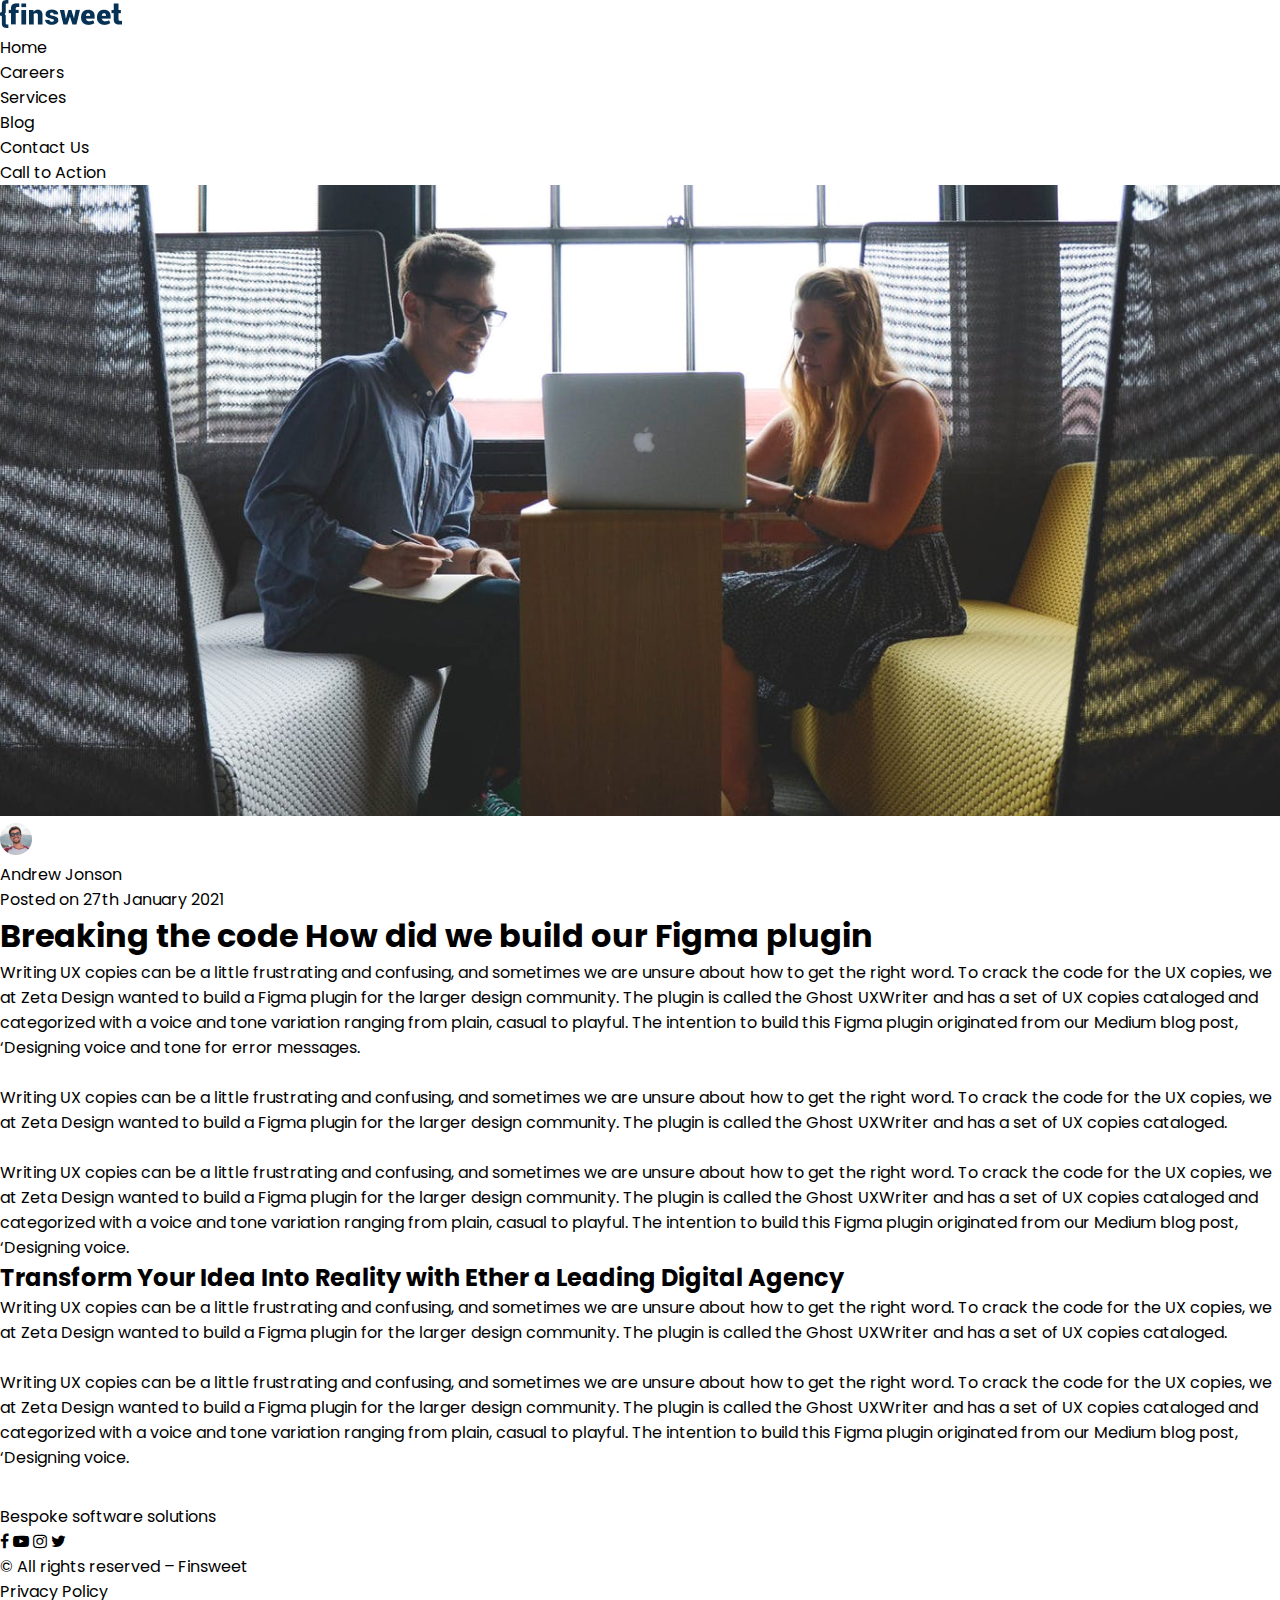
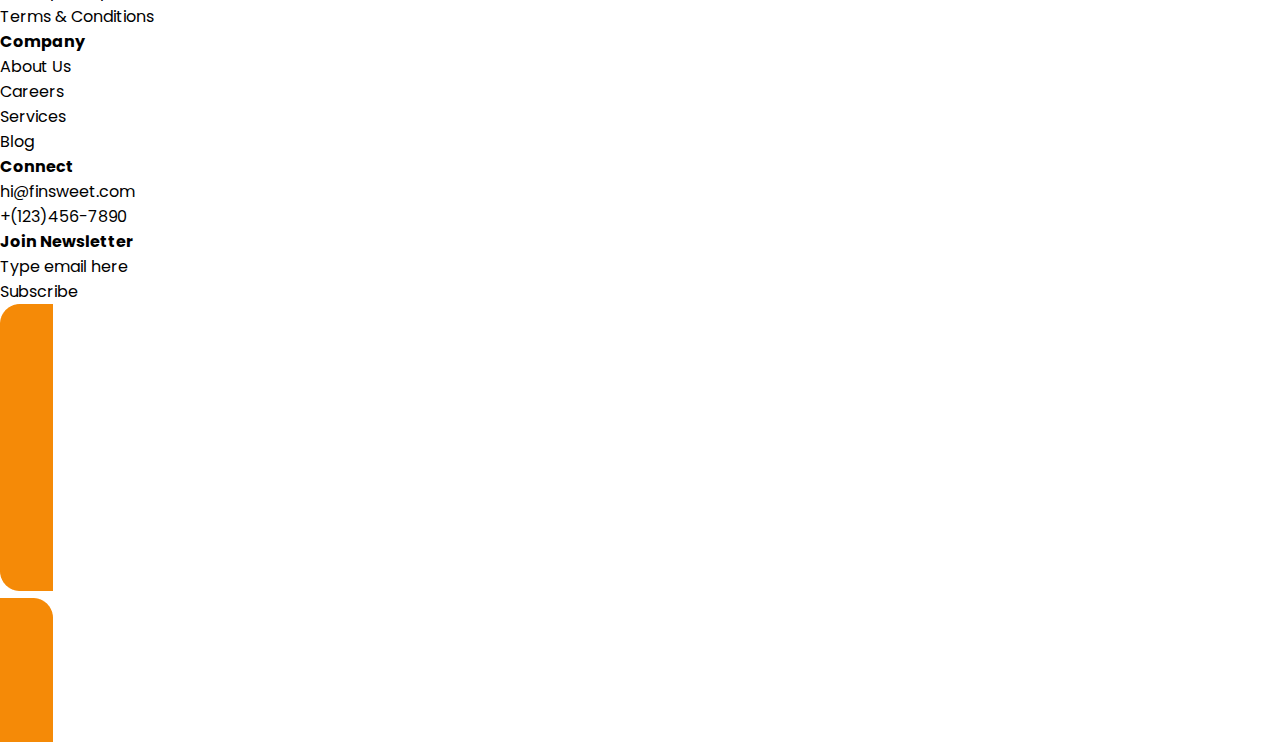
==== bloginner.html @ 611fc2cd "Add files via upload" ====
<!DOCTYPE html>
<html lang="en">

<head>
    <meta charset="UTF-8">
    <meta http-equiv="X-UA-Compatible" content="IE=edge">
    <meta name="viewport" content="width=device-width, initial-scale=1.0">
    <link rel="stylesheet" href="https://cdnjs.cloudflare.com/ajax/libs/font-awesome/4.7.0/css/font-awesome.min.css"
        integrity="sha512-SfTiTlX6kk+qitfevl/7LibUOeJWlt9rbyDn92a1DqWOw9vWG2MFoays0sgObmWazO5BQPiFucnnEAjpAB+/Sw=="
        crossorigin="anonymous" referrerpolicy="no-referrer" />
    <link rel="stylesheet" href="global.css">
    <link rel="stylesheet" href="style.css">
    <title>7pages</title>
</head>

<body>
    <header>
        <div class="container">
            <div class="header">
                <div class="header-logo">
                    <img src="Logo.jpg" alt="Logo">
                </div>
                <nav class="header-nav">
                    <ul class="header_navbar">
                        <li>
                            <a href="">Home</a>
                        </li>
                        <li>
                            <a href="">Careers</a>
                        </li>
                        <li>
                            <a href="">Services</a>
                        </li>
                        <li>
                            <a href="">Blog</a>
                        </li>
                        <li>
                            <a href="">Contact Us</a>
                        </li>
                    </ul>
                    <div class="nav-button">
                        <a href="">Call to Action</a>
                    </div>
                </nav>
                <div class="bigpic">
                    <img src="Image.jpg" alt="Image">
                </div>
            </div>
        </div>
    </header>
    <main>
        <div class="main">
            <div class="credit">
                <img src="32.jpg">
                <p>Andrew Jonson</p>
            </div>
            <div class="date">Posted on 27th January 2021</div>
            <div class="titlemn">
                <h1>Breaking the code How did we build our Figma plugin</h1>
            </div>
            <div class="maintxt">
                <p>Writing UX copies can be a little frustrating and confusing, and sometimes we are unsure about how to
                    get the right word. To crack the code for the UX copies, we at Zeta Design wanted to build a Figma
                    plugin for the larger design community. The plugin is called the Ghost UXWriter and has a set of UX
                    copies cataloged and categorized with a voice and tone variation ranging from plain, casual to
                    playful. The intention to build this Figma plugin originated from our Medium blog post, ‘Designing
                    voice and tone for error messages.
                    <br>
                    <br>
                    Writing UX copies can be a little frustrating and confusing, and sometimes we are unsure about how
                    to get the right word. To crack the code for the UX copies, we at Zeta Design wanted to build a
                    Figma plugin for the larger design community. The plugin is called the Ghost UXWriter and has a set
                    of UX copies cataloged.
                    <br>
                    <br>
                    Writing UX copies can be a little frustrating and confusing, and sometimes we are unsure about how
                    to get the right word. To crack the code for the UX copies, we at Zeta Design wanted to build a
                    Figma plugin for the larger design community. The plugin is called the Ghost UXWriter and has a set
                    of UX copies cataloged and categorized with a voice and tone variation ranging from plain, casual to
                    playful. The intention to build this Figma plugin originated from our Medium blog post, ‘Designing
                    voice.
                </p>
            </div>
            <div class="second-title">
                <h2>Transform Your Idea Into Reality with Ether a Leading Digital Agency</h2>
            </div>
            <div class="secondtxt">
                <p>Writing UX copies can be a little frustrating and confusing, and sometimes we are unsure about how to
                    get the right word. To crack the code for the UX copies, we at Zeta Design wanted to build a Figma
                    plugin for the larger design community. The plugin is called the Ghost UXWriter and has a set of UX
                    copies cataloged.
                    <br>
                    <br>
                    Writing UX copies can be a little frustrating and confusing, and sometimes we are unsure about how
                    to get the right word. To crack the code for the UX copies, we at Zeta Design wanted to build a
                    Figma plugin for the larger design community. The plugin is called the Ghost UXWriter and has a set
                    of UX copies cataloged and categorized with a voice and tone variation ranging from plain, casual to
                    playful. The intention to build this Figma plugin originated from our Medium blog post, ‘Designing
                    voice.
                </p>
            </div>
        </div>
    </main>
    <footer id="footer">
        <div class="ftcontainer">
            <div class="logo"><img src="logowhite.png"></div>
            <div class="bespoke">Bespoke software solutions</div>
            <div class="icons">
                <i class="fa fa-facebook" aria-hidden="true"></i>
                <i class="fa fa-youtube-play" aria-hidden="true"></i>
                <i class="fa fa-instagram" aria-hidden="true"></i>
                <i class="fa fa-twitter" aria-hidden="true"></i>
            </div>
            <div class="copyright">© All rights reserved – Finsweet</div>
            <div class="priv">Privacy Policy</div>
            <div class="terms">Terms & Conditions</div>
            <div class="row">
                <div class="footer-col">
                    <h4>Company</h4>
                    <ul>
                        <li><a href="">About Us</a></li>
                        <li><a href="">Careers</a></li>
                        <li><a href="">Services</a></li>
                        <li><a href="">Blog</a></li>
                    </ul>
                </div>
                <div class="footer-col">
                    <h4>Connect</h4>
                    <ul>
                        <li><a href="">hi@finsweet.com</a></li>
                        <li><a href="">+(123)456-7890</a></li>
                    </ul>
                </div>
                <div class="footer-coll">
                    <h4>Join Newsletter</h4>
                    <div class="email">
                        <p>Type email here</p>
                    </div>
                </div>
                <div class="sub">
                    <p>Subscribe</p>
                </div>
                <div class="right"><img src="Shape Right.png"></div>
            </div>
        </div>
        <div class="left">
            <img src="Shape Left.png">
        </div>
    </footer>
</body>

</html>
---- global.css ----
@import url('https://fonts.googleapis.com/css2?family=Poppins:ital,wght@0,200;0,300;0,400;0,500;0,600;0,700;0,800;1,200;1,300;1,400;1,500;1,600;1,700;1,800&display=swap');

* {
    box-sizing: border-box;
}

h1,h2,h3,h4,h5,h6,p{
        margin: 0;
}
body {
    margin: 0;
    font-family: 'Poppins', sans-serif;
    font-size: 16px;
}

.container {
    width: 1280px;
    margin: 0 auto;
}

ul,
li {
    margin: 0;
    padding: 0;
    list-style-type: none;
}

a {
    color: inherit;
    text-decoration: none;
}
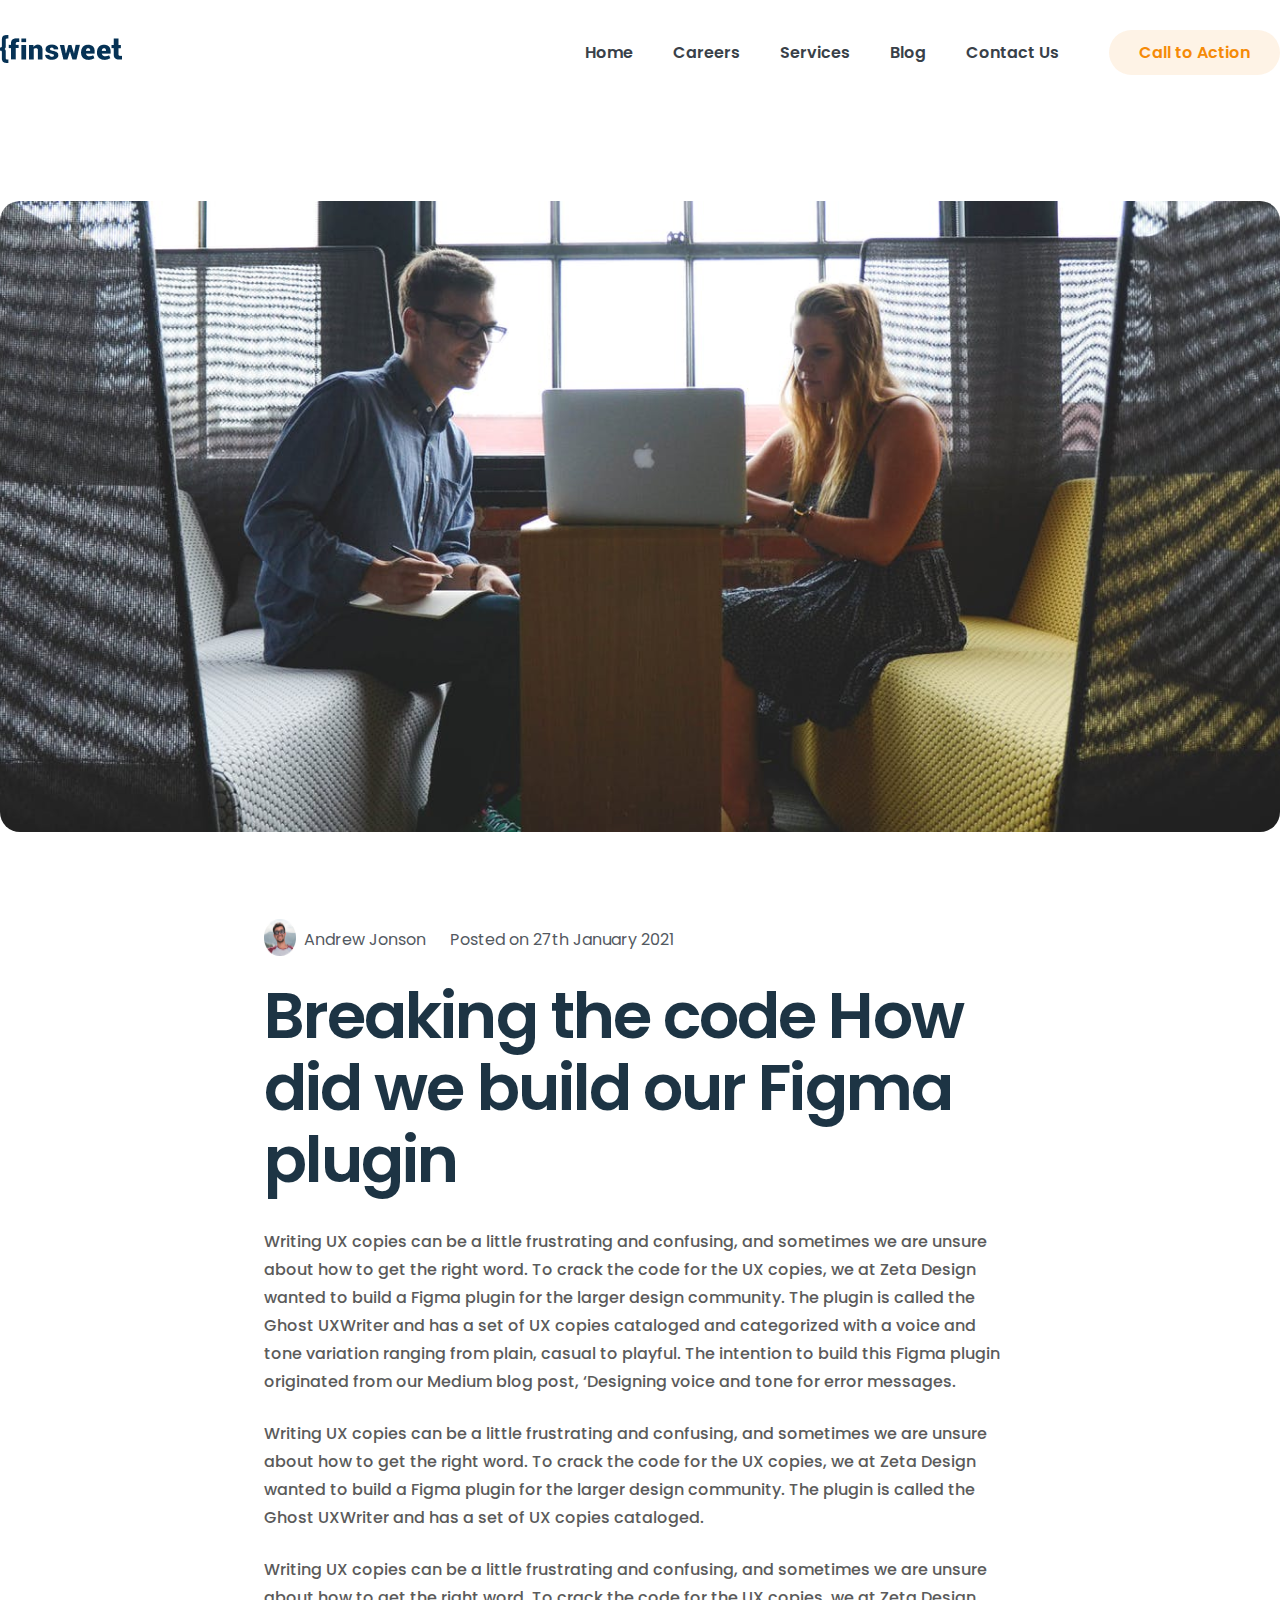
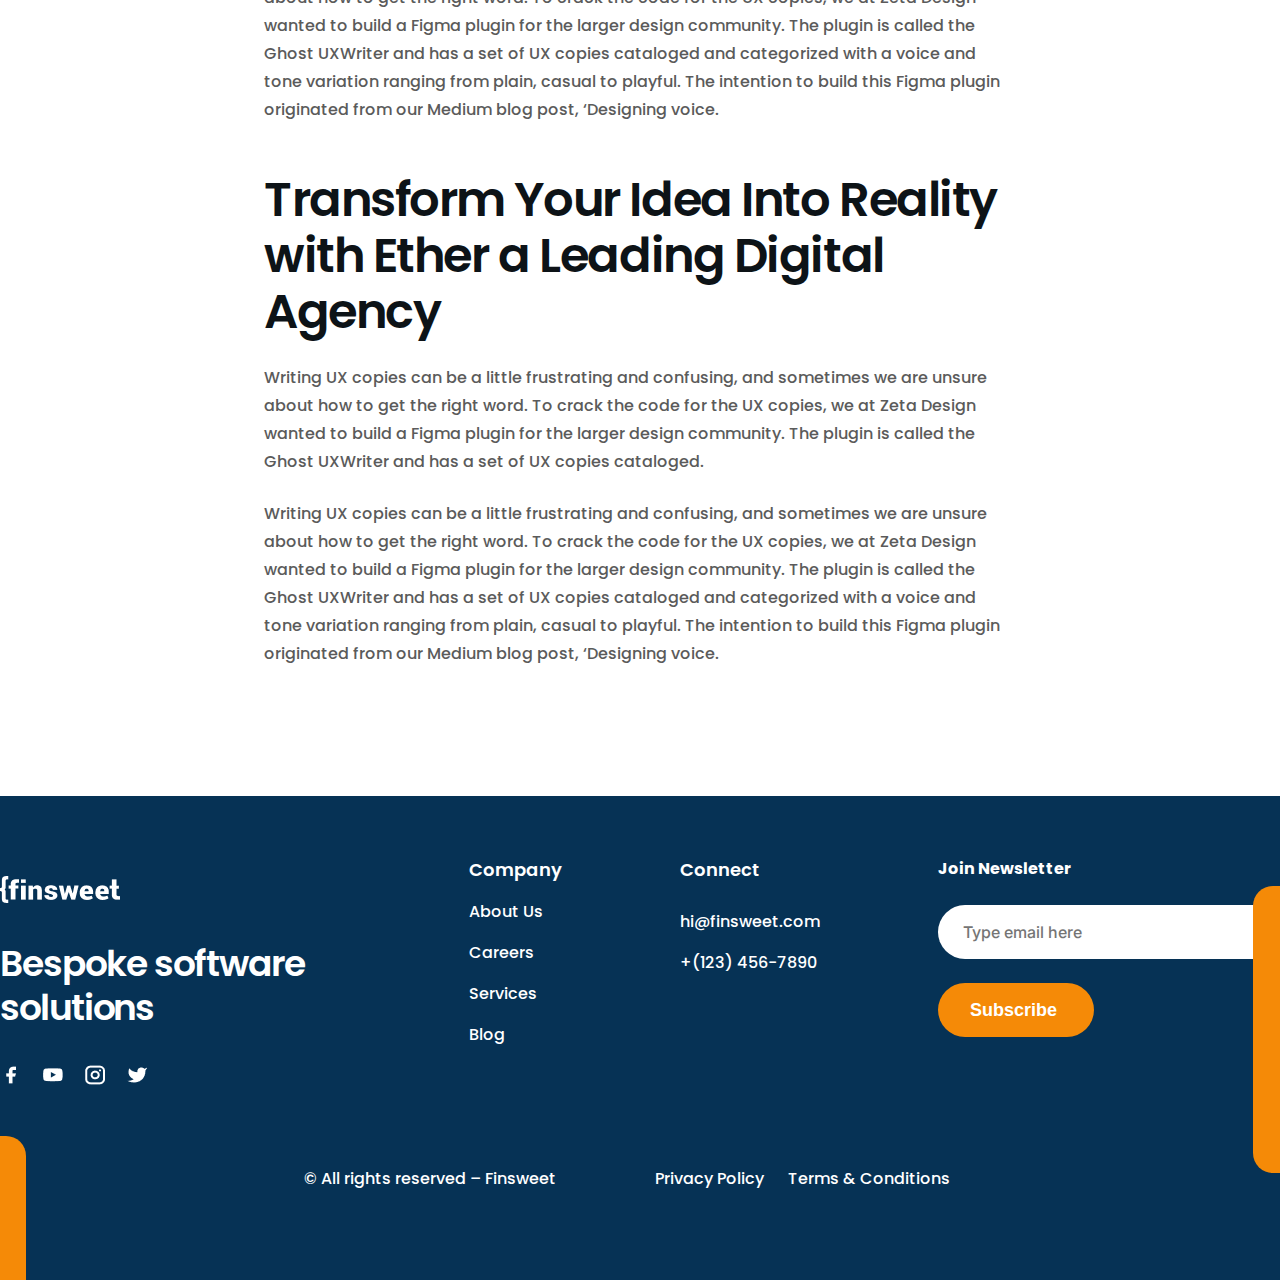
==== commit 98f0e94e: "Add files via upload" ====
--- a/bloginner.html
+++ b/bloginner.html
@@ -9,143 +9,192 @@
         integrity="sha512-SfTiTlX6kk+qitfevl/7LibUOeJWlt9rbyDn92a1DqWOw9vWG2MFoays0sgObmWazO5BQPiFucnnEAjpAB+/Sw=="
         crossorigin="anonymous" referrerpolicy="no-referrer" />
     <link rel="stylesheet" href="global.css">
-    <link rel="stylesheet" href="style.css">
-    <title>7pages</title>
+    <link rel="stylesheet" href="bloginner.css">
+    <title>Blog inner</title>
 </head>
 
 <body>
-    <header>
-        <div class="container">
-            <div class="header">
-                <div class="header-logo">
-                    <img src="Logo.jpg" alt="Logo">
-                </div>
-                <nav class="header-nav">
-                    <ul class="header_navbar">
-                        <li>
-                            <a href="">Home</a>
-                        </li>
-                        <li>
-                            <a href="">Careers</a>
-                        </li>
-                        <li>
-                            <a href="">Services</a>
-                        </li>
-                        <li>
-                            <a href="">Blog</a>
-                        </li>
-                        <li>
-                            <a href="">Contact Us</a>
-                        </li>
-                    </ul>
-                    <div class="nav-button">
-                        <a href="">Call to Action</a>
-                    </div>
-                </nav>
-                <div class="bigpic">
-                    <img src="Image.jpg" alt="Image">
-                </div>
-            </div>
-        </div>
-    </header>
+  <header>
+    <div class="container">
+      <div class="head-container">
+        <div class="header">
+          <div class="leftside">
+            <img src="./images/Logo.png" />
+          </div>
+          <div class="navbar">
+            <nav class="rightside">
+              <ul class="rightnav">
+                <li class="right-nav">
+                  <a href="home.html">Home</a>
+                </li>
+                <li class="right-nav">
+                  <a href="careers.html">Careers</a>
+                </li>
+                <li class="right-nav">
+                  <a href="services.html">Services</a>
+                </li>
+                <li class="right-nav">
+                  <a href="blog.html">Blog</a>
+                </li>
+                <li class="right-nav">
+                  <a href="contact.html">Contact Us</a>
+                </li>
+              </ul>
+            </nav>
+            <div class="button">
+              <a href="">Call to Action</a>
+            </div>
+          </div>
+        </div>
+      </div>
+    </div>
+  </header>
     <main>
-        <div class="main">
-            <div class="credit">
-                <img src="32.jpg">
-                <p>Andrew Jonson</p>
-            </div>
-            <div class="date">Posted on 27th January 2021</div>
-            <div class="titlemn">
-                <h1>Breaking the code How did we build our Figma plugin</h1>
-            </div>
-            <div class="maintxt">
-                <p>Writing UX copies can be a little frustrating and confusing, and sometimes we are unsure about how to
-                    get the right word. To crack the code for the UX copies, we at Zeta Design wanted to build a Figma
-                    plugin for the larger design community. The plugin is called the Ghost UXWriter and has a set of UX
-                    copies cataloged and categorized with a voice and tone variation ranging from plain, casual to
-                    playful. The intention to build this Figma plugin originated from our Medium blog post, ‘Designing
-                    voice and tone for error messages.
-                    <br>
-                    <br>
-                    Writing UX copies can be a little frustrating and confusing, and sometimes we are unsure about how
-                    to get the right word. To crack the code for the UX copies, we at Zeta Design wanted to build a
-                    Figma plugin for the larger design community. The plugin is called the Ghost UXWriter and has a set
-                    of UX copies cataloged.
-                    <br>
-                    <br>
-                    Writing UX copies can be a little frustrating and confusing, and sometimes we are unsure about how
-                    to get the right word. To crack the code for the UX copies, we at Zeta Design wanted to build a
-                    Figma plugin for the larger design community. The plugin is called the Ghost UXWriter and has a set
-                    of UX copies cataloged and categorized with a voice and tone variation ranging from plain, casual to
-                    playful. The intention to build this Figma plugin originated from our Medium blog post, ‘Designing
-                    voice.
-                </p>
-            </div>
-            <div class="second-title">
-                <h2>Transform Your Idea Into Reality with Ether a Leading Digital Agency</h2>
-            </div>
-            <div class="secondtxt">
-                <p>Writing UX copies can be a little frustrating and confusing, and sometimes we are unsure about how to
-                    get the right word. To crack the code for the UX copies, we at Zeta Design wanted to build a Figma
-                    plugin for the larger design community. The plugin is called the Ghost UXWriter and has a set of UX
-                    copies cataloged.
-                    <br>
-                    <br>
-                    Writing UX copies can be a little frustrating and confusing, and sometimes we are unsure about how
-                    to get the right word. To crack the code for the UX copies, we at Zeta Design wanted to build a
-                    Figma plugin for the larger design community. The plugin is called the Ghost UXWriter and has a set
-                    of UX copies cataloged and categorized with a voice and tone variation ranging from plain, casual to
-                    playful. The intention to build this Figma plugin originated from our Medium blog post, ‘Designing
-                    voice.
-                </p>
+        <div class="blog__post">
+            <div class="container">
+                <div class="blog__image">
+                    <img src="./images/bloginner.png">
+                </div>
+                <div class="context">
+                    <div class="blog-img">
+                        <img src="./images/andrew.png">
+                        <p class="name">Andrew Jonson</p>
+                        <div class="date">Posted on 27th January 2021</div>
+                    </div>
+                    <div class="texts">
+                        <h1>Breaking the code How did we build our Figma plugin </h1>
+                        <p class="first_text">Writing UX copies can be a little frustrating and confusing, and sometimes
+                            we are unsure about how to get the right word. To crack the code for the UX copies, we at
+                            Zeta Design wanted to build a Figma plugin for the larger design community. The plugin is
+                            called the Ghost UXWriter and has a set of UX copies cataloged and categorized with a voice
+                            and tone variation ranging from plain, casual to playful. The intention to build this Figma
+                            plugin originated from our Medium blog post, ‘Designing voice and tone for error messages.
+                        </p>
+                        <p class="second_text">Writing UX copies can be a little frustrating and confusing, and
+                            sometimes we are unsure about how to get the right word. To crack the code for the UX
+                            copies, we at Zeta Design wanted to build a Figma plugin for the larger design community.
+                            The plugin is called the Ghost UXWriter and has a set of UX copies cataloged.</p>
+                        <p class="third_text">Writing UX copies can be a little frustrating and confusing, and sometimes
+                            we are unsure about how to get the right word. To crack the code for the UX copies, we at
+                            Zeta Design wanted to build a Figma plugin for the larger design community. The plugin is
+                            called the Ghost UXWriter and has a set of UX copies cataloged and categorized with a voice
+                            and tone variation ranging from plain, casual to playful. The intention to build this Figma
+                            plugin originated from our Medium blog post, ‘Designing voice.</p>
+                        <h3>Transform Your Idea Into Reality with Ether a Leading Digital Agency</h3>
+                        <p class="fourth_text">Writing UX copies can be a little frustrating and confusing, and
+                            sometimes we are unsure about how to get the right word. To crack the code for the UX
+                            copies, we at Zeta Design wanted to build a Figma plugin for the larger design community.
+                            The plugin is called the Ghost UXWriter and has a set of UX copies cataloged.</p>
+                        <p class="fifth_text">Writing UX copies can be a little frustrating and confusing, and sometimes
+                            we are unsure about how to get the right word. To crack the code for the UX copies, we at
+                            Zeta Design wanted to build a Figma plugin for the larger design community. The plugin is
+                            called the Ghost UXWriter and has a set of UX copies cataloged and categorized with a voice
+                            and tone variation ranging from plain, casual to playful. The intention to build this Figma
+                            plugin originated from our Medium blog post, ‘Designing voice.</p>
+                    </div>
+                </div>
             </div>
         </div>
     </main>
-    <footer id="footer">
-        <div class="ftcontainer">
-            <div class="logo"><img src="logowhite.png"></div>
-            <div class="bespoke">Bespoke software solutions</div>
-            <div class="icons">
-                <i class="fa fa-facebook" aria-hidden="true"></i>
-                <i class="fa fa-youtube-play" aria-hidden="true"></i>
-                <i class="fa fa-instagram" aria-hidden="true"></i>
-                <i class="fa fa-twitter" aria-hidden="true"></i>
-            </div>
-            <div class="copyright">© All rights reserved – Finsweet</div>
-            <div class="priv">Privacy Policy</div>
-            <div class="terms">Terms & Conditions</div>
-            <div class="row">
-                <div class="footer-col">
-                    <h4>Company</h4>
-                    <ul>
-                        <li><a href="">About Us</a></li>
-                        <li><a href="">Careers</a></li>
-                        <li><a href="">Services</a></li>
-                        <li><a href="">Blog</a></li>
-                    </ul>
-                </div>
-                <div class="footer-col">
-                    <h4>Connect</h4>
-                    <ul>
-                        <li><a href="">hi@finsweet.com</a></li>
-                        <li><a href="">+(123)456-7890</a></li>
-                    </ul>
-                </div>
-                <div class="footer-coll">
-                    <h4>Join Newsletter</h4>
-                    <div class="email">
-                        <p>Type email here</p>
-                    </div>
-                </div>
-                <div class="sub">
-                    <p>Subscribe</p>
-                </div>
-                <div class="right"><img src="Shape Right.png"></div>
-            </div>
-        </div>
-        <div class="left">
-            <img src="Shape Left.png">
-        </div>
+    <footer>
+      <div class="container">
+        <div class="footer">
+          <div class="footer-background">
+            <div class="footer-top">
+              <div class="footer-left">
+                <div class="footer-left-background">
+                  <div class="footer-left-img">
+                    <img src="./images/whitelogo.png" />
+                  </div>
+                  <div class="footer-left_heading">
+                    <h1>Bespoke software solutions</h1>
+                  </div>
+                  <div class="footer-left-icon">
+                    <div class="facebook">
+                      <a href="https://www.facebook.com/login.php/" >
+                        <img src="./images/facebook.png" />
+                      </a>
+                    </div>
+                    <div class="youtube">
+                      <a href="https://www.youtube.com/" target="_blank">
+                        <img src="./images/youtube.png" />
+                      </a>
+                    </div>
+                    <div class="instagram">
+                      <a href="https://www.instagram.com/" target="_blank">
+                        <img src="./images/instagram.png" />
+                      </a>
+                    </div>
+                    <div class="twitter">
+                      <a href="https://twitter.com/" target="_blank">
+                        <img src="./images/twitter.png" />
+                      </a>
+                    </div>
+                  </div>
+                </div>
+              </div>
+              <div class="footer-list">
+                <div class="footer-list1">
+                  <h4> Company </h4>
+                </div>
+                <div class="footer-list2">
+                  <a href="home.html"> About Us </a>
+                </div>
+                <div class="footer-list3">
+                  <a href="careers.html"> Careers </a>
+                </div>
+                <div class="footer-list4">
+                  <a href="services.html"> Services </a>
+                </div>
+                <div class="footer-list5">
+                  <a href="blog.html"> Blog </a>
+                </div>
+              </div>
+              <div class="second-list">
+                <div class="second-list1">
+                  <h4> Connect </h4>
+                </div>
+                <div class="second-list2">
+                  <a href="mailto:someone@example.com"> hi@finsweet.com </a>
+                </div>
+                <div class="second-list3">
+                  <a href="tel:+(123) 456-7890"> +(123) 456-7890 </a>
+                </div>
+              </div>
+              <div class="footer-btn">
+                <div class="footer-btn_header">
+                  <h4>Join Newsletter</h4>
+                </div>
+                <div class="first-footer_btn">
+                  <form>
+                    <input type="text" name="" placeholder="Type email here">
+                    <input type="submit" name="" value="Subscribe">
+                  </form>
+                </div>
+              </div>
+            </div>
+          </div>
+        </div>
+      </div>
+      <div class="footer-background">
+        <div class="footer-bottom">
+          <div class="footer-bottom-left-shape"></div>
+          <div class="footer_credit">
+            <div class="footer-credit">
+              <a href=""> © All rights reserved – Finsweet </a>
+            </div>
+            <div class="privacy">
+              <div class="footer-privacy">
+                <a href=""> Privacy Policy </a>
+              </div>
+              <div class="footer-terms">
+                <a href=""> Terms & Conditions </a>
+              </div>
+            </div>
+          </div>
+          <div class="footer-bottom-right-shape"></div>
+        </div>
+      </div>
     </footer>
 </body>
 
--- a/global.css
+++ b/global.css
@@ -1,31 +1,32 @@
-@import url('https://fonts.googleapis.com/css2?family=Poppins:ital,wght@0,200;0,300;0,400;0,500;0,600;0,700;0,800;1,200;1,300;1,400;1,500;1,600;1,700;1,800&display=swap');
-
-* {
-    box-sizing: border-box;
-}
-
-h1,h2,h3,h4,h5,h6,p{
-        margin: 0;
-}
-body {
-    margin: 0;
-    font-family: 'Poppins', sans-serif;
-    font-size: 16px;
-}
-
-.container {
-    width: 1280px;
-    margin: 0 auto;
-}
-
-ul,
-li {
-    margin: 0;
-    padding: 0;
-    list-style-type: none;
-}
-
-a {
-    color: inherit;
-    text-decoration: none;
+@import url('https://fonts.googleapis.com/css2?family=Poppins:ital,wght@0,200;0,300;0,400;0,500;0,600;0,700;0,800;1,200;1,300;1,400;1,500;1,600;1,700;1,800&display=swap');
+@import url('https://fonts.googleapis.com/css2?family=Inter:wght@400;500;600;700;800&family=Poppins:ital,wght@0,200;0,300;0,400;0,500;0,600;0,700;0,800;1,200;1,300;1,400;1,500;1,600;1,700;1,800&display=swap');
+* {
+    box-sizing: border-box;
+}
+
+h1,h2,h3,h4,h5,h6,p{
+        margin: 0;
+}
+
+body {
+    margin: 0;
+    font-family: 'Poppins', sans-serif;
+    font-size: 16px;
+}
+
+.container {
+    width: 1280px;
+    margin: 0 auto;
+}
+
+ul,
+li {
+    margin: 0;
+    padding: 0;
+    list-style-type: none;
+}
+
+a {
+    color: inherit;
+    text-decoration: none;
 }--- a/bloginner.css
+++ b/bloginner.css
@@ -0,0 +1,507 @@
+.header {
+  display: flex;
+  align-items: center;
+  justify-content: space-between;
+}
+
+.head-container {
+  justify-content: space-around;
+}
+
+.navbar {
+  display: flex;
+  align-items: center;
+}
+
+.rightnav {
+  display: flex;
+}
+
+.rightnav>li>a {
+  display: inline-block;
+  position: relative;
+  padding: 0 20px;
+  color: #394149;
+  font-weight: 600;
+  font-size: 16px;
+}
+
+.button {
+  display: flex;
+  justify-content: center;
+  background: rgba(245, 138, 7, 0.1);
+  border-radius: 31px;
+  padding-left: 30px;
+  padding-right: 30px;
+  margin-left: 30px;
+  padding-top: 10px;
+  padding-bottom: 10px;
+}
+
+
+.button>a{
+  font-weight: 600;
+  size: 16px;
+  color: #F58A07;
+
+}
+
+.button a:hover{
+  color: #fff;
+}
+
+.button:hover{
+  background-color: #F58A07;
+}
+
+
+
+.right-nav a:hover{
+  color: #F58A07;
+  transition: 0.3s all;
+
+}
+
+header {
+  margin-top: 30px;
+  display: flex;
+}
+
+.blog__post{
+    margin-top: 126px;
+}
+.blog__image img{
+    border-radius: 20px;
+}
+.context{
+    margin-left: 264px;
+    margin-right: 264px;
+}
+
+.blog__header {
+    margin-top: 122px;
+}
+
+.blog-img {
+    padding-top: 80px;
+    display: flex;
+}
+
+.name {
+    padding-left: 8px;
+    padding-top: 5px;
+    font-family: 'Poppins';
+    font-size: 16px;
+    font-weight: 400;
+    line-height: 32px;
+    letter-spacing: 0px;
+    text-align: left;
+    color:  #394149;
+    opacity: 0.87;
+}
+
+.date {
+    padding-left: 24px;
+    padding-top: 5px;
+    font-family: Poppins;
+    font-size: 16px;
+    font-weight: 400;
+    line-height: 32px;
+    letter-spacing: 0px;
+    text-align: left;
+    color: #394149;
+    opacity: 0.87;
+}
+.texts{
+    margin-bottom: 128px;
+}
+.texts h1{
+    font-family: Poppins;
+    font-size: 64px;
+    font-weight: 600;
+    line-height: 72px;
+    letter-spacing: -0.03em;
+    text-align: left;
+    color: #1D3444;
+    padding-top: 24px;
+}
+.first_text{
+    font-size: 16px;
+    font-weight: 500;
+    line-height: 28px;
+    letter-spacing: 0em;
+    text-align: left;
+    color: #5B5B5B;
+    padding-top: 32px;
+}
+.second_text{
+    font-size: 16px;
+    font-weight: 500;
+    line-height: 28px;
+    letter-spacing: 0em;
+    text-align: left;
+    color: #5B5B5B;
+    padding-top: 24px;
+}
+.third_text{
+    font-size: 16px;
+    font-weight: 500;
+    line-height: 28px;
+    letter-spacing: 0em;
+    text-align: left;
+    color: #5B5B5B;
+    padding-top: 24px;
+}
+.texts h3{
+    font-family: Poppins;
+    font-size: 48px;
+    font-weight: 600;
+    line-height: 56px;
+    letter-spacing: -0.03em;
+    text-align: left;
+    color: #0D1317;
+    padding-top: 48px;
+}
+.fourth_text{
+    font-size: 16px;
+    font-weight: 500;
+    line-height: 28px;
+    letter-spacing: 0em;
+    text-align: left;
+    color: #5B5B5B;
+    padding-top: 24px;
+}
+.fifth_text{
+    font-size: 16px;
+    font-weight: 500;
+    line-height: 28px;
+    letter-spacing: 0em;
+    text-align: left;
+    color: #5B5B5B;
+    padding-top: 24px;
+}
+footer{
+  background-color: #063255;
+}
+.footer{
+  overflow: hidden;
+}    
+
+.footer-background{
+  color: #fff;
+}    
+
+.footer-top{
+  height: 290px;
+  display: flex;
+  justify-content: space-between;
+  padding-top: 80px;
+}    
+
+
+.footer-left{
+  height: 199px;
+  width: 351px;
+}    
+
+.footer-left-background{
+  color: #fff;
+}    
+
+
+.footer-left_heading{
+  height: 88px;
+  width: 351px;
+  padding-top:  32px;
+}    
+
+.footer-left_heading h1{
+  font-size: 36px;
+  font-weight: 600;
+  line-height: 44px;
+  letter-spacing: -0.03em;
+  text-align: left;
+}    
+
+.footer-left-icon{
+  height: 20px;
+  width: 136px;
+  border-radius: 0px;
+  gap: 20px;
+  display: flex;
+  margin-top: 30px;
+  padding-top: 37px;
+}    
+  
+.footer-list{
+  justify-content: space-between;
+}    
+
+.footer-list1{
+  margin-top: -20px;
+  
+}    
+
+.footer-list1 h4{
+  font-size: 18px;
+  font-weight: 600;
+  line-height: 27px;
+  letter-spacing: 0em;
+  text-align: left;
+}    
+
+.footer-list2{
+  margin-top: 16px;
+
+}    
+
+.footer-list2 a{
+  font-size: 16px;
+  font-weight: 500;
+  line-height: 24px;
+  letter-spacing: 0em;
+  text-align: left;
+  
+}    
+
+.footer-list3{
+  margin-top: 16px;
+}    
+
+.footer-list a{
+  font-size: 16px;
+  font-weight: 500;
+  line-height: 24px;
+  letter-spacing: 0em;
+  text-align: left;
+  
+}    
+
+.footer-list4{
+  
+  
+  margin-top: 16px;
+}    
+
+.footer-list4 a{
+  font-size: 16px;
+  font-weight: 500;
+  line-height: 24px;
+  letter-spacing: 0em;
+  text-align: left;
+  
+}    
+
+.footer-list5{
+  
+  margin-top: 16px;
+}    
+
+.footer-list5 a{
+  font-size: 16px;
+  font-weight: 500;
+  line-height: 24px;
+  letter-spacing: 0em;
+  text-align: left;
+  
+}    
+  
+.second-list{
+  margin-top: -20px;
+}
+
+.second-list1 h4{
+  font-size: 18px;
+  font-weight: 600;
+  line-height: 27px;
+  letter-spacing: 0em;
+  text-align: left;
+  
+}    
+.second-list2{
+  
+  margin-top: 26px;
+  
+}    
+.second-list2 a{
+  font-size: 16px;
+  font-weight: 500;
+  line-height: 24px;
+  letter-spacing: 0em;
+  text-align: left;
+  
+}    
+.second-list3{
+   
+  margin-top: 16px; 
+}    
+.second-list3 a{
+  font-size: 16px;
+  font-weight: 500;
+  line-height: 24px;
+  letter-spacing: 0em;
+  text-align: left;
+  
+}    
+
+
+.footer-btn{
+  height: 175px;
+  width: 342px;
+  border-radius: 31px;
+  
+}    
+
+.footer-btn_header{
+  margin-top: -20px;
+    
+}    
+input{
+  font-size: 16px;
+  margin-top: 24px;
+}
+input[type="text"]
+{
+  background:#fff;
+  width: 342px; 
+  height: 54px;
+  border:none;
+  outline: none;
+  padding: 0 25px;
+  border-radius: 31px;
+}
+input[placeholder]{
+  font-family: Inter;
+  font-size: 16px;
+  font-weight: 500;
+  line-height: 19px;
+  letter-spacing: 0em;
+  text-align: left;
+  color: #9C9C9C;
+}
+input[type="submit"]{
+  position: relative;
+  background: #F58A07;
+  border-radius: 31px;
+  border:none;
+  outline: none;
+  width: 156px;
+  height: 54px;
+}
+input[value="Subscribe"]{
+  color: #fff;
+  padding-left: 32px; 
+  font-size: 18px;
+  font-weight: 600;
+  line-height: 19px;
+  letter-spacing: 0px;
+  text-align: left;
+  cursor: pointer;
+}
+
+.footer-join-btn2{
+  height: 19px;
+  width: 92px;
+  
+}    
+.second-footer_btn2 a{
+  font-size: 18px;
+  font-weight: 600;
+  line-height: 19px;
+  letter-spacing: 0px;
+  text-align: left;
+  
+}    
+
+.footer-bottom{
+  display: flex;
+  justify-content: space-between;
+  margin-top: -100px;
+}    
+
+.footer-bottom-left-shape{
+  height: 144px;
+  width: 52px;
+  
+  margin-top: 150px;
+  background-color: #F58A07;
+  
+  border-top-right-radius: 20px;
+}    
+.footer-bottom-right-shape{
+  height: 287px;
+  width: 53px;
+  margin-top: -100px;
+  margin-left: 300px;
+  background-color: #F58A07;
+  border-top-left-radius: 20px;
+  border-bottom-left-radius: 20px;
+}    
+
+.footer_credit{
+  height: 24px;
+  width: 1280px;
+  display: flex;   
+  margin-top: 180px;
+  margin-left: 278px;
+  justify-content: space-between;
+}    
+
+.privacy{
+  display: flex;
+  justify-content: start;
+  height: 24px;
+  width: 298px;
+  border-radius: nullpx;
+  
+}    
+
+.footer-credit{
+  height: 24px;
+  width: 300px;
+}    
+
+.footer-credit a{
+  
+  font-size: 16px;
+  font-weight: 500;
+  line-height: 24px;
+  letter-spacing: 0em;
+  text-align: left;
+  
+}    
+.footer-privacy{
+  height: 24px;
+  width: 200px;
+  
+}    
+.footer-privacy a{
+  font-size: 16px;
+  font-weight: 500;
+  line-height: 24px;
+  letter-spacing: 0em;
+  text-align: left;
+  
+}    
+.footer-terms{
+  height: 24px;
+  width: 250px;
+  
+}    
+.footer-terms a{
+  font-size: 16px;
+  font-weight: 500;
+  line-height: 24px;
+  letter-spacing: 0em;
+  text-align: left;
+}    
+.footer-list a:hover{
+  color: #F58A07;
+}
+
+.footer-bottom a:hover{
+  color: #F58A07;
+}
+.second-footer_btn2 a{
+color: #fff;
+}